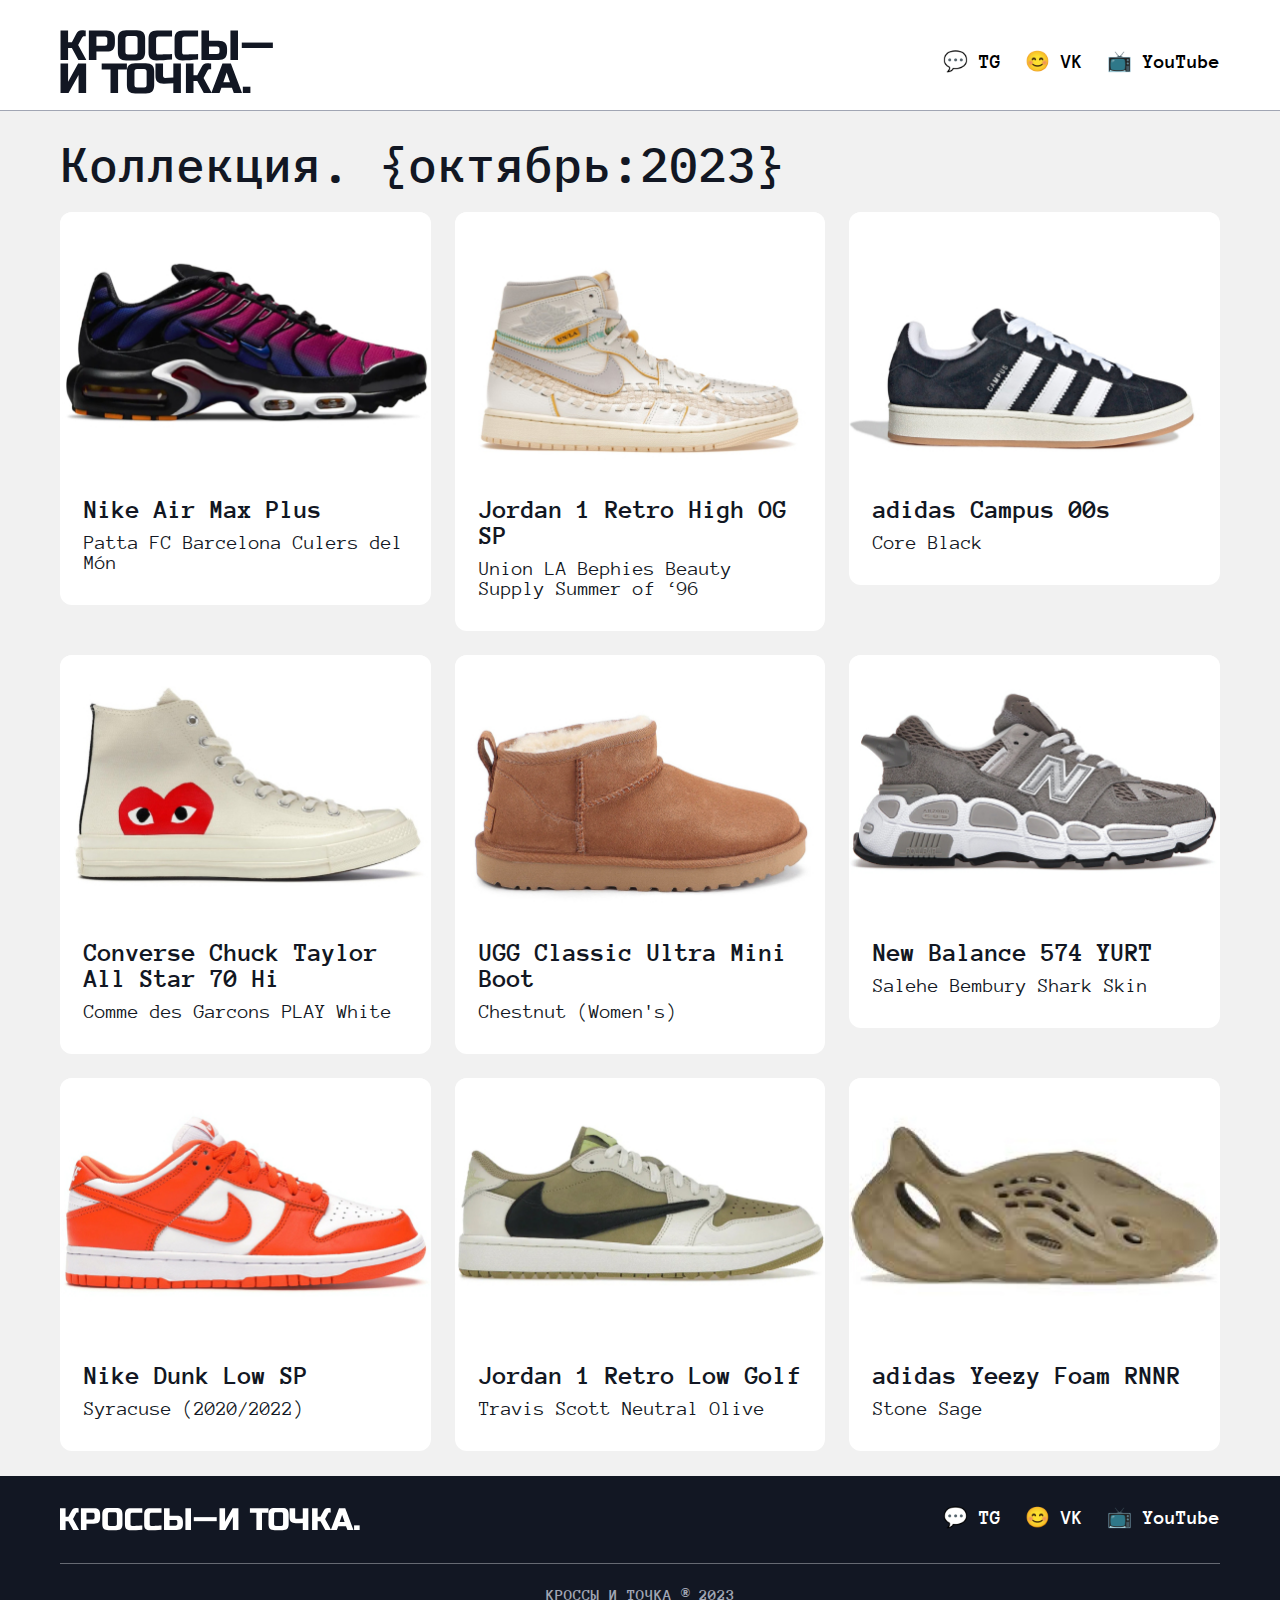
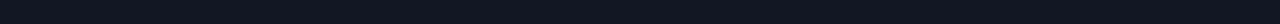
==== index.html @ 627891e4 "first commit" ====
<!DOCTYPE html>
<html lang="en">
  <head>
    <meta charset="UTF-8" />
    <meta name="viewport" content="width=device-width, initial-scale=1.0" />
    <link rel="stylesheet" href="./css/style.css" />
    <title>Кроссы — и точка.</title>
  </head>
  <body>
    <div class="wrapper">
      <header id="headerOpen" class="header">
        <div id="headerClose" class="header__container">
          <a href="index.html" class="header__logo">
            <img src="./img/logo.svg" alt="logo" />
          </a>
          <nav class="header__menu menu-header">
            <ul class="menu-header__list">
              <li class="menu-header__item">
                <a href="#">💬 TG</a>
              </li>
              <li class="menu-header__item">
                <a href="#">😊 VK</a>
              </li>
              <li class="menu-header__item">
                <a href="#">📺 YouTube</a>
              </li>
            </ul>
          </nav>
          <div class="header__burger">
            <a href="#headerOpen" class="header__open">
              <span></span>
            </a>
            <a href="#headerClose" class="header__close"></a>
          </div>
        </div>
      </header>
      <main class="main">
        <section class="main__collection collection">
          <div class="collection__container">
            <h1 class="collection__title">Коллекция. {октябрь:2023}</h1>
            <div class="collection__body">
              <div class="collection__item item-collection">
                <a href="#" class="item-collection__image">
                  <img src="./img/sneaker1.jpg" alt="sneaker" />
                </a>
                <div class="item-collection__body">
                  <a href="#" class="item-collection__name">
                    Nike Air Max Plus
                  </a>
                  <p class="item-collection__text">
                    Patta FC Barcelona Culers del Món
                  </p>
                </div>
              </div>
              <div class="collection__item item-collection">
                <a href="#" class="item-collection__image">
                  <img src="./img/sneaker2.jpg" alt="sneaker" />
                </a>
                <div class="item-collection__body">
                  <a href="#" class="item-collection__name">
                    Jordan 1 Retro High OG SP
                  </a>
                  <p class="item-collection__text">
                    Union LA Bephies Beauty Supply Summer of ‘96
                  </p>
                </div>
              </div>
              <div class="collection__item item-collection">
                <a href="#" class="item-collection__image">
                  <img src="./img/sneaker3.jpg" alt="sneaker" />
                </a>
                <div class="item-collection__body">
                  <a href="#" class="item-collection__name">
                    adidas Campus 00s
                  </a>
                  <p class="item-collection__text">Core Black</p>
                </div>
              </div>
              <div class="collection__item item-collection">
                <a href="#" class="item-collection__image">
                  <img src="./img/sneaker4.jpg" alt="sneaker" />
                </a>
                <div class="item-collection__body">
                  <a href="#" class="item-collection__name">
                    Converse Chuck Taylor All Star 70 Hi
                  </a>
                  <p class="item-collection__text">
                    Comme des Garcons PLAY White
                  </p>
                </div>
              </div>
              <div class="collection__item item-collection">
                <a href="#" class="item-collection__image">
                  <img src="./img/sneaker5.jpg" alt="sneaker" />
                </a>
                <div class="item-collection__body">
                  <a href="#" class="item-collection__name">
                    UGG Classic Ultra Mini Boot
                  </a>
                  <p class="item-collection__text">Chestnut (Women's)</p>
                </div>
              </div>
              <div class="collection__item item-collection">
                <a href="#" class="item-collection__image">
                  <img src="./img/sneaker6.jpg" alt="sneaker" />
                </a>
                <div class="item-collection__body">
                  <a href="#" class="item-collection__name">
                    New Balance 574 YURT
                  </a>
                  <p class="item-collection__text">Salehe Bembury Shark Skin</p>
                </div>
              </div>
              <div class="collection__item item-collection">
                <a href="#" class="item-collection__image">
                  <img src="./img/sneaker7.jpg" alt="sneaker" />
                </a>
                <div class="item-collection__body">
                  <a href="#" class="item-collection__name">Nike Dunk Low SP</a>
                  <p class="item-collection__text">Syracuse (2020/2022)</p>
                </div>
              </div>
              <div class="collection__item item-collection">
                <a href="#" class="item-collection__image">
                  <img src="./img/sneaker8.jpg" alt="sneaker" />
                </a>
                <div class="item-collection__body">
                  <a href="#" class="item-collection__name">
                    Jordan 1 Retro Low Golf
                  </a>
                  <p class="item-collection__text">
                    Travis Scott Neutral Olive
                  </p>
                </div>
              </div>
              <div class="collection__item item-collection">
                <a href="#" class="item-collection__image">
                  <img src="./img/sneaker9.jpg" alt="sneaker" />
                </a>
                <div class="item-collection__body">
                  <a href="#" class="item-collection__name">
                    adidas Yeezy Foam RNNR
                  </a>
                  <p class="item-collection__text">Stone Sage</p>
                </div>
              </div>
            </div>
          </div>
        </section>
      </main>
      <footer class="footer">
        <div class="footer__container">
          <div class="footer__top">
            <a href="index.html" class="footer__logo">
              <img src="./img/logo-footer.svg" alt="logo" />
            </a>
            <nav class="footer__menu menu-footer">
              <ul class="menu-footer__list">
                <li class="menu-footer__item">
                  <a href="#">💬 TG</a>
                </li>
                <li class="menu-footer__item">
                  <a href="#">😊 VK</a>
                </li>
                <li class="menu-footer__item">
                  <a href="#">📺 YouTube</a>
                </li>
              </ul>
            </nav>
          </div>
          <div class="footer__bottom">
            <small class="footer__copy">КРОССЫ И ТОЧКА ® 2023</small>
          </div>
        </div>
      </footer>
    </div>
  </body>
</html>
---- css/style.css ----
@import url("https://fonts.googleapis.com/css2?family=Anonymous+Pro:wght@400;700&family=IBM+Plex+Mono:wght@500&display=swap");

/*========================================================================================================================================================*/

* {
  padding: 0px;
  margin: 0px;
  border: 0px;
}
*,
*:before,
*:after {
  box-sizing: border-box;
}
:focus,
:active {
  /* outline: none; */
}
a:focus,
a:active {
  /* outline: none; */
}
html,
body {
  height: 100%;
}
body {
  font-weight: 400;
  background-color: #f1f1f1;
  color: #121723;
  line-height: 1;
  font-family: "Anonymous Pro", sans-serif;
  font-size: 20px;
  text-rendering: optimizeLegibility;
  -ms-text-size-adjust: 100%;
  -moz-text-size-adjust: 100%;
  -webkit-text-size-adjust: 100%;
  -webkit-font-smoothing: antialiased;
  -moz-osx-font-smoothing: grayscale;
}
input,
button,
textarea {
  font-family: "Anonymous Pro", sans-serif;
  font-size: inherit;
}
button {
  cursor: pointer;
  color: inherit;
  background-color: inherit;
}
a {
  color: inherit;
}
a:link,
a:visited {
  text-decoration: none;
}
a:hover {
  text-decoration: none;
}
ul li {
  list-style: none;
}
img {
  vertical-align: top;
}
h1,
h2,
h3,
h4,
h5,
h6 {
  font-weight: inherit;
  font-size: inherit;
}

/*========================================================================================================================================================*/

.wrapper {
  width: 100%;
  min-height: 100lvh;
  overflow: hidden;
  display: flex;
  flex-direction: column;
}
.main {
  flex: 1 1 auto;
}

[class*="__container"] {
  max-width: 1190px;
  margin: 0 auto;
  padding: 0px 15px;
}

/*========================================================================================================================================================*/

.header {
  width: 100%;
  position: fixed;
  background-color: #fff;
  padding: 30px 0 16px;
  border-bottom: 1px solid #a1a6b4;
  z-index: 5;
}
.header__container {
  display: flex;
  justify-content: space-between;
  align-items: center;
  gap: 20px;
}
.header__logo {
}
.header__menu {
}
.menu-header {
}
.menu-header__list {
  display: flex;
  justify-content: center;
  align-items: center;
  flex-wrap: wrap;
  gap: 24px;
}
.menu-header__item a {
  color: #000;
  font-weight: 700;
  transition: all 0.3s ease 0s;
}
.header__burger {
  display: none;
}
/*========================================================================================================================================================*/

.main__collection {
}
.collection {
  padding: 25px 0px;
  padding-top: 140px;
}
.collection__container {
}
.collection__title {
  font-family: "IBM Plex Mono", monospace;
  color: #121723;
  font-size: 48px;
  font-weight: 500;
  line-height: 100%;
}
.collection__title:not(:last-child) {
  margin: 0px 0px 24px 0px;
}
.collection__body {
  display: grid;
  align-items: start;
  grid-template-columns: repeat(3, 1fr);
  gap: 24px;
}
.collection__item {
  overflow: hidden;
  border-radius: 12px;
  flex: 0 1 31.7%;
  display: flex;
  flex-direction: column;
}
.item-collection {
  background-color: #fff;
}
.item-collection__body {
  flex: 1 1 auto;
  padding: 32px 24px;
}
.item-collection__image {
  display: flex;
  justify-content: center;
  align-items: center;
}
.item-collection__image img {
  transition: all 0.3s ease 0s;
  max-width: 100%;
}
.item-collection__name {
  display: inline-block;
  font-size: 26px;
  font-weight: 700;
}
.item-collection__name:not(:last-child) {
  margin: 0px 0px 10px 0px;
}
.item-collection__text {
}

/*========================================================================================================================================================*/

.footer {
  color: #fff;
  background-color: #121723;
}
.footer__container {
}
.footer__top {
  padding: 32px 0px;
  display: flex;
  justify-content: space-between;
  gap: 20px;
}
.footer__top:not(:last-child) {
  border-bottom: 1px solid rgba(230, 232, 236, 0.4);
}
.footer__logo {
}
.footer__menu {
}
.menu-footer {
}
.menu-footer__list {
  display: flex;
  flex-wrap: wrap;
  gap: 24px;
}
.menu-footer__item a {
  transition: all 0.3s ease 0s;
  font-weight: 700;
}
.footer__bottom {
  padding: 20px 0px;
  text-align: center;
}
.footer__copy {
  color: #a1a6b4;
  font-size: 16px;
  font-weight: 700;
}

@media (max-width: 991.98px) {
  /* Grid */
  .collection__body {
    grid-template-columns: 1fr 1fr;
  }
  .collection__item {
    height: 100%;
  }

  /* Masonory */
  /* .collection__body {
    display: block;
    column-count: 2;
    column-gap: 10px;
    column-fill: balance;
  }
  .collection__item {
    margin-bottom: 10px;
    break-inside: avoid;
  } */
}
@media (max-width: 467.98px) {
  .collection__title {
    font-size: 30px;
  }
  .menu-header {
    padding: 40px 20px;
    top: 110%;
    left: 0%;
    translate: 0px -30px;
    opacity: 0;
    visibility: hidden;
    width: 100%;
    position: absolute;
    background-color: #fff;
    transition: all 0.3s ease 0s;
  }
  .header:target .menu-header {
    translate: 0px -0px;
    opacity: 1;
    visibility: visible;
  }
  .menu-header__list {
    flex-direction: column;
  }
  .header__logo img {
    max-width: 150px;
  }
  .header__burger {
    display: block;
  }
  .header__open,
  .header__close {
    position: relative;
    display: block;
    width: 30px;
    height: 20px;
    transition: all 0.3s ease 0s;
  }
  .header__open span,
  .header__open::before,
  .header__open::after {
    position: absolute;
    height: 2px;
    width: 100%;
    background-color: #121723;
  }

  .header__open::before,
  .header__open::after {
    content: "";
  }
  .header__open span {
    top: 0;
  }
  .header__open::before {
    top: calc(50% - 1px);
  }
  .header__open::after {
    bottom: 0;
  }

  .header__close::before,
  .header__close::after {
    content: "";
    position: absolute;
    height: 2px;
    right: 0;
    width: 100%;
    background-color: #121723;
  }
  .header__close::before {
    top: calc(50% - 1px);
    transform: rotate(-45deg);
  }
  .header__close::after {
    bottom: calc(50% - 1px);
    transform: rotate(45deg);
  }

  .header:target .header__open {
    width: 0;
    height: 0;
    opacity: 0;
    visibility: hidden;
  }
  .header__close {
    width: 0;
    height: 0;
    opacity: 0;
    visibility: hidden;
  }
  .header:target .header__close {
    width: 30px;
    height: 20px;
    opacity: 1;
    visibility: visible;
  }

  /* Grid */
  .collection__body {
    grid-template-columns: 1fr;
  }

  /* Masonory */
  /* .collection__body {
      column-count: 1;
    }
   */
  .footer__top {
    gap: 30px;
    flex-direction: column;
  }
  .footer__logo img {
    max-width: 100%;
  }
}

@media (any-hover: hover) {
  .item-collection__image:hover img {
    scale: 1.1;
  }
  .menu-header__item a:hover {
    color: #5b5b5b;
  }
  .menu-footer__item a:hover {
    color: #b4b4b4;
  }
}
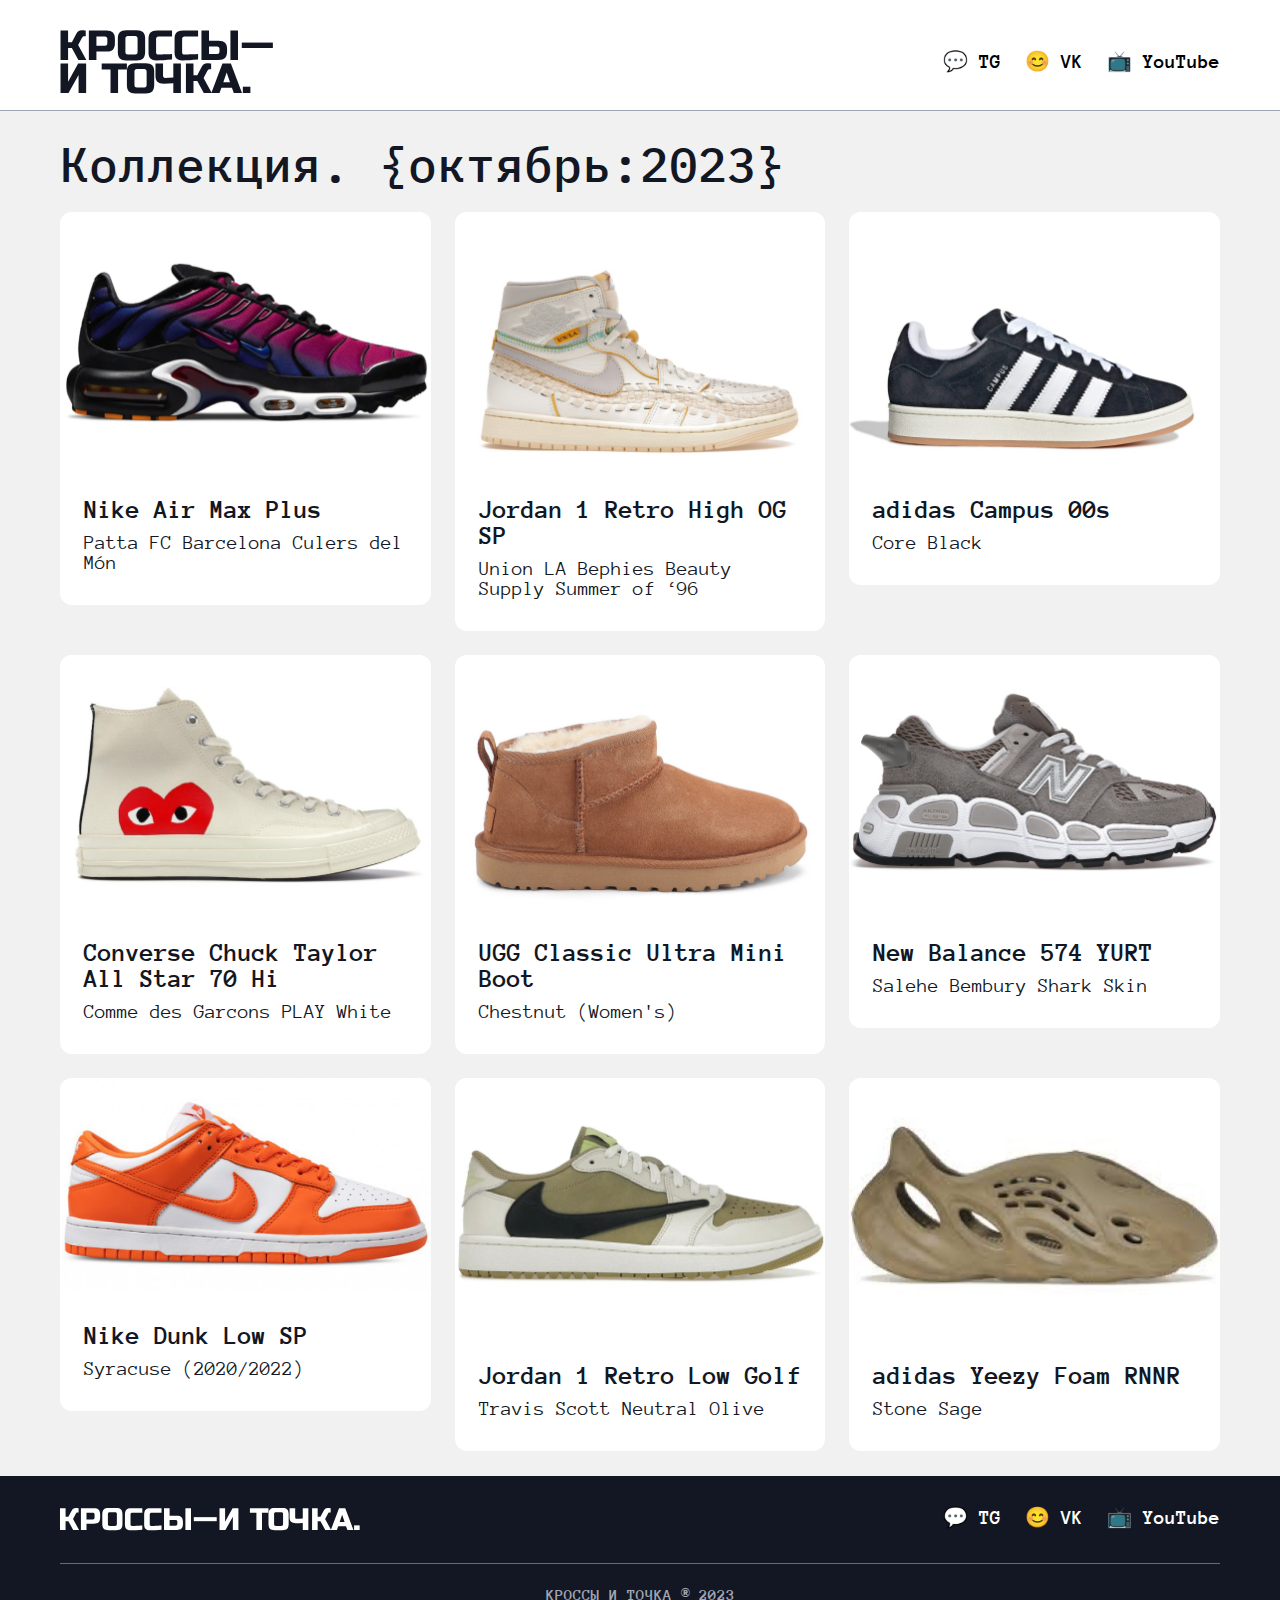
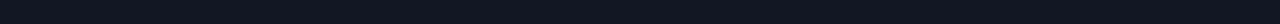
==== commit 734869ab: "add product page" ====
--- a/index.html
+++ b/index.html
@@ -13,7 +13,7 @@
           <a href="index.html" class="header__logo">
             <img src="./img/logo.svg" alt="logo" />
           </a>
-          <nav class="header__menu menu-header">
+          <nav class="menu-header">
             <ul class="menu-header__list">
               <li class="menu-header__item">
                 <a href="#">💬 TG</a>
@@ -40,11 +40,11 @@
             <h1 class="collection__title">Коллекция. {октябрь:2023}</h1>
             <div class="collection__body">
               <div class="collection__item item-collection">
-                <a href="#" class="item-collection__image">
+                <a href="product.html" class="item-collection__image">
                   <img src="./img/sneaker1.jpg" alt="sneaker" />
                 </a>
                 <div class="item-collection__body">
-                  <a href="#" class="item-collection__name">
+                  <a href="product.html" class="item-collection__name">
                     Nike Air Max Plus
                   </a>
                   <p class="item-collection__text">
--- a/css/style.css
+++ b/css/style.css
@@ -190,7 +190,80 @@
 }
 .item-collection__text {
 }
-
+/*========================================================================================================================================================*/
+
+.product {
+  padding: 32px 0px;
+  padding-top: 144px;
+}
+.product__container {
+}
+.product__body {
+  padding: 48px;
+  border-radius: 50px;
+  background-color: #fff;
+}
+.product__image {
+  width: 100%;
+}
+.product__image:not(:last-child) {
+  margin: 0px 0px 32px 0px;
+}
+.product__image img {
+  width: 100%;
+  height: auto;
+  object-fit: cover;
+}
+.product__title {
+  font-size: 48px;
+  font-weight: 400;
+  line-height: 100%;
+}
+.product__title:not(:last-child) {
+  margin: 0px 0px 24px 0px;
+}
+.product__subtitle {
+  font-size: 36px;
+  font-weight: 400;
+  line-height: 100%;
+}
+.product__subtitle:not(:last-child) {
+  margin: 0px 0px 24px 0px;
+}
+.product__content {
+  display: grid;
+  grid-template-columns: 1fr 1fr;
+  gap: 32px;
+}
+.product__texts {
+}
+.product__text {
+  line-height: 1.4;
+}
+.about-product {
+}
+.about-product__title {
+  font-size: 30px;
+  font-weight: 400;
+  padding: 20px 0;
+  border-bottom: 1px solid #121723;
+}
+.about-product__item {
+  padding: 20px 0;
+  border-bottom: 1px solid #121723;
+  display: flex;
+  justify-content: space-between;
+  align-items: center;
+  gap: 20px;
+}
+.about-product__text {
+}
+.about-product__text:nth-child(1) {
+  text-align: start;
+}
+.about-product__text:nth-child(2) {
+  text-align: end;
+}
 /*========================================================================================================================================================*/
 
 .footer {
@@ -253,6 +326,11 @@
     margin-bottom: 10px;
     break-inside: avoid;
   } */
+}
+@media (max-width: 600px) {
+  .product__content {
+    grid-template-columns: 1fr;
+  }
 }
 @media (max-width: 467.98px) {
   .collection__title {
@@ -365,9 +443,31 @@
   .footer__top {
     gap: 30px;
     flex-direction: column;
+    justify-content: center;
   }
   .footer__logo img {
     max-width: 100%;
+  }
+  .product__body {
+    padding: 24px;
+    border-radius: 30px;
+    background-color: #fff;
+  }
+  .product__title {
+    font-size: 30px;
+  }
+  .product__subtitle {
+    font-size: 20px;
+  }
+  .product__text {
+    font-size: 16px;
+  }
+  .about-product__text {
+    font-size: 16px;
+  }
+  .product {
+    padding: 25px 0px;
+    padding-top: 120px;
   }
 }
 
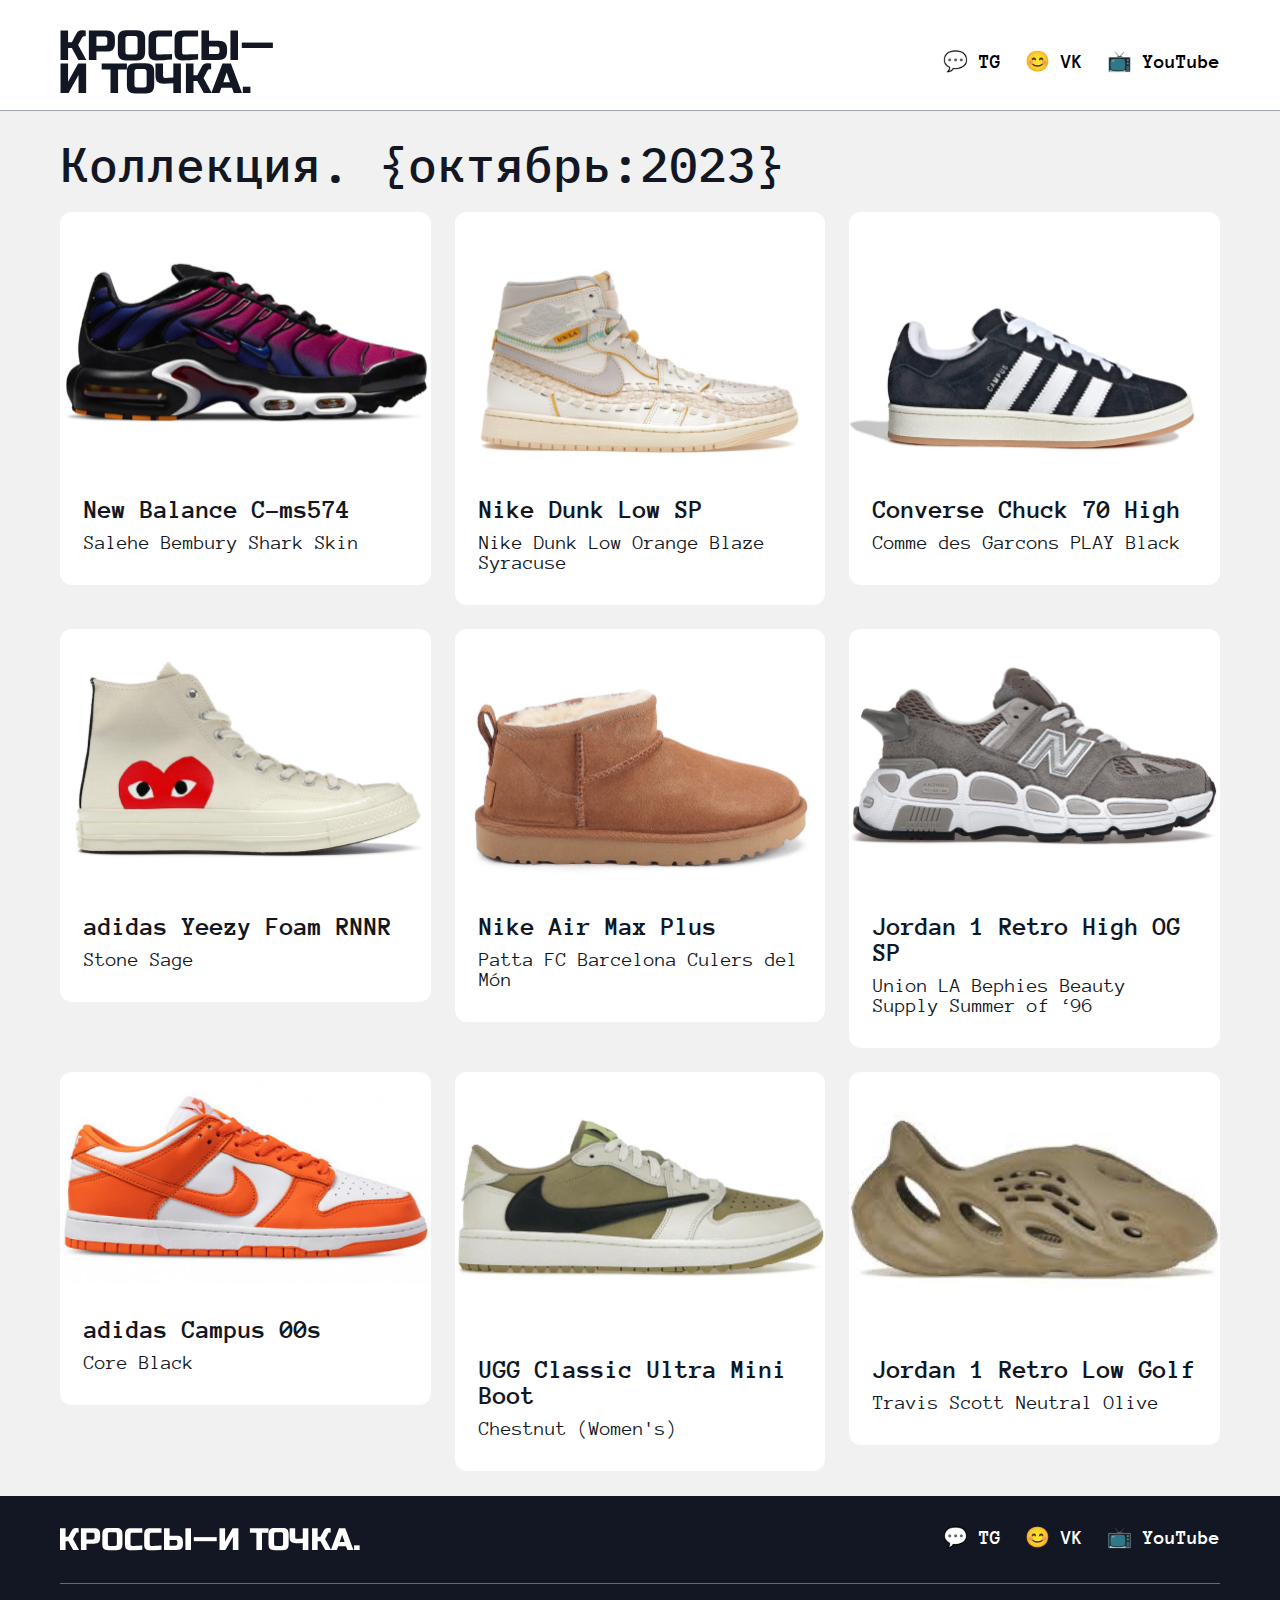
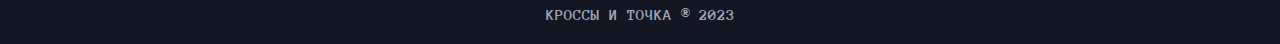
==== commit 6bd5eb8b: "change file for products" ====
--- a/index.html
+++ b/index.html
@@ -1,178 +1,240 @@
 <!DOCTYPE html>
 <html lang="en">
-  <head>
-    <meta charset="UTF-8" />
-    <meta name="viewport" content="width=device-width, initial-scale=1.0" />
-    <link rel="stylesheet" href="./css/style.css" />
-    <title>Кроссы — и точка.</title>
-  </head>
-  <body>
-    <div class="wrapper">
-      <header id="headerOpen" class="header">
-        <div id="headerClose" class="header__container">
-          <a href="index.html" class="header__logo">
-            <img src="./img/logo.svg" alt="logo" />
-          </a>
-          <nav class="menu-header">
-            <ul class="menu-header__list">
-              <li class="menu-header__item">
-                <a href="#">💬 TG</a>
-              </li>
-              <li class="menu-header__item">
-                <a href="#">😊 VK</a>
-              </li>
-              <li class="menu-header__item">
-                <a href="#">📺 YouTube</a>
-              </li>
-            </ul>
-          </nav>
-          <div class="header__burger">
-            <a href="#headerOpen" class="header__open">
-              <span></span>
-            </a>
-            <a href="#headerClose" class="header__close"></a>
-          </div>
+    <head>
+        <meta charset="UTF-8" />
+        <meta name="viewport" content="width=device-width, initial-scale=1.0" />
+        <link rel="stylesheet" href="./css/style.css" />
+        <title>Кроссы — и точка.</title>
+    </head>
+    <body>
+        <div class="wrapper">
+            <header id="headerOpen" class="header">
+                <div id="headerClose" class="header__container">
+                    <a href="index.html" class="header__logo">
+                        <img src="./img/logo.svg" alt="logo" />
+                    </a>
+                    <nav class="menu-header">
+                        <ul class="menu-header__list">
+                            <li class="menu-header__item">
+                                <a href="#">💬 TG</a>
+                            </li>
+                            <li class="menu-header__item">
+                                <a href="#">😊 VK</a>
+                            </li>
+                            <li class="menu-header__item">
+                                <a href="#">📺 YouTube</a>
+                            </li>
+                        </ul>
+                    </nav>
+                    <div class="header__burger">
+                        <a href="#headerOpen" class="header__open">
+                            <span></span>
+                        </a>
+                        <a href="#headerClose" class="header__close"></a>
+                    </div>
+                </div>
+            </header>
+            <main class="main">
+                <section class="main__collection collection">
+                    <div class="collection__container">
+                        <h1 class="collection__title">
+                            Коллекция. {октябрь:2023}
+                        </h1>
+                        <div class="collection__body">
+                            <div class="collection__item item-collection">
+                                <a
+                                    href="products/product1.html"
+                                    class="item-collection__image"
+                                >
+                                    <img
+                                        src="./img/sneaker1.jpg"
+                                        alt="sneaker"
+                                    />
+                                </a>
+                                <div class="item-collection__body">
+                                    <a
+                                        href="products/product1.html"
+                                        class="item-collection__name"
+                                    >
+                                        New Balance C-ms574
+                                    </a>
+                                    <p class="item-collection__text">
+                                        Salehe Bembury Shark Skin
+                                    </p>
+                                </div>
+                            </div>
+                            <div class="collection__item item-collection">
+                                <a
+                                    href="products/product2.html"
+                                    class="item-collection__image"
+                                >
+                                    <img
+                                        src="./img/sneaker2.jpg"
+                                        alt="sneaker"
+                                    />
+                                </a>
+                                <div class="item-collection__body">
+                                    <a
+                                        href="products/product2.html"
+                                        class="item-collection__name"
+                                    >
+                                        Nike Dunk Low SP
+                                    </a>
+                                    <p class="item-collection__text">
+                                        Nike Dunk Low Orange Blaze Syracuse
+                                    </p>
+                                </div>
+                            </div>
+                            <div class="collection__item item-collection">
+                                <a
+                                    href="products/product3.html"
+                                    class="item-collection__image"
+                                >
+                                    <img
+                                        src="./img/sneaker3.jpg"
+                                        alt="sneaker"
+                                    />
+                                </a>
+                                <div class="item-collection__body">
+                                    <a
+                                        href="products/product3.html"
+                                        class="item-collection__name"
+                                    >
+                                        Converse Chuck 70 High
+                                    </a>
+                                    <p class="item-collection__text">
+                                        Comme des Garcons PLAY Black
+                                    </p>
+                                </div>
+                            </div>
+                            <div class="collection__item item-collection">
+                                <a href="#" class="item-collection__image">
+                                    <img
+                                        src="./img/sneaker4.jpg"
+                                        alt="sneaker"
+                                    />
+                                </a>
+                                <div class="item-collection__body">
+                                    <a href="#" class="item-collection__name">
+                                        adidas Yeezy Foam RNNR
+                                    </a>
+                                    <p class="item-collection__text">
+                                        Stone Sage
+                                    </p>
+                                </div>
+                            </div>
+                            <div class="collection__item item-collection">
+                                <a href="#" class="item-collection__image">
+                                    <img
+                                        src="./img/sneaker5.jpg"
+                                        alt="sneaker"
+                                    />
+                                </a>
+                                <div class="item-collection__body">
+                                    <a href="#" class="item-collection__name">
+                                        Nike Air Max Plus
+                                    </a>
+                                    <p class="item-collection__text">
+                                        Patta FC Barcelona Culers del Món
+                                    </p>
+                                </div>
+                            </div>
+                            <div class="collection__item item-collection">
+                                <a href="#" class="item-collection__image">
+                                    <img
+                                        src="./img/sneaker6.jpg"
+                                        alt="sneaker"
+                                    />
+                                </a>
+                                <div class="item-collection__body">
+                                    <a href="#" class="item-collection__name">
+                                        Jordan 1 Retro High OG SP
+                                    </a>
+                                    <p class="item-collection__text">
+                                        Union LA Bephies Beauty Supply Summer of
+                                        ‘96
+                                    </p>
+                                </div>
+                            </div>
+                            <div class="collection__item item-collection">
+                                <a href="#" class="item-collection__image">
+                                    <img
+                                        src="./img/sneaker7.jpg"
+                                        alt="sneaker"
+                                    />
+                                </a>
+                                <div class="item-collection__body">
+                                    <a href="#" class="item-collection__name">
+                                        adidas Campus 00s
+                                    </a>
+                                    <p class="item-collection__text">
+                                        Core Black
+                                    </p>
+                                </div>
+                            </div>
+                            <div class="collection__item item-collection">
+                                <a href="#" class="item-collection__image">
+                                    <img
+                                        src="./img/sneaker8.jpg"
+                                        alt="sneaker"
+                                    />
+                                </a>
+                                <div class="item-collection__body">
+                                    <a href="#" class="item-collection__name">
+                                        UGG Classic Ultra Mini Boot
+                                    </a>
+                                    <p class="item-collection__text">
+                                        Chestnut (Women's)
+                                    </p>
+                                </div>
+                            </div>
+                            <div class="collection__item item-collection">
+                                <a href="#" class="item-collection__image">
+                                    <img
+                                        src="./img/sneaker9.jpg"
+                                        alt="sneaker"
+                                    />
+                                </a>
+                                <div class="item-collection__body">
+                                    <a href="#" class="item-collection__name">
+                                        Jordan 1 Retro Low Golf
+                                    </a>
+                                    <p class="item-collection__text">
+                                        Travis Scott Neutral Olive
+                                    </p>
+                                </div>
+                            </div>
+                        </div>
+                    </div>
+                </section>
+            </main>
+            <footer class="footer">
+                <div class="footer__container">
+                    <div class="footer__top">
+                        <a href="index.html" class="footer__logo">
+                            <img src="./img/logo-footer.svg" alt="logo" />
+                        </a>
+                        <nav class="footer__menu menu-footer">
+                            <ul class="menu-footer__list">
+                                <li class="menu-footer__item">
+                                    <a href="#">💬 TG</a>
+                                </li>
+                                <li class="menu-footer__item">
+                                    <a href="#">😊 VK</a>
+                                </li>
+                                <li class="menu-footer__item">
+                                    <a href="#">📺 YouTube</a>
+                                </li>
+                            </ul>
+                        </nav>
+                    </div>
+                    <div class="footer__bottom">
+                        <small class="footer__copy">
+                            КРОССЫ И ТОЧКА ® 2023
+                        </small>
+                    </div>
+                </div>
+            </footer>
         </div>
-      </header>
-      <main class="main">
-        <section class="main__collection collection">
-          <div class="collection__container">
-            <h1 class="collection__title">Коллекция. {октябрь:2023}</h1>
-            <div class="collection__body">
-              <div class="collection__item item-collection">
-                <a href="product.html" class="item-collection__image">
-                  <img src="./img/sneaker1.jpg" alt="sneaker" />
-                </a>
-                <div class="item-collection__body">
-                  <a href="product.html" class="item-collection__name">
-                    Nike Air Max Plus
-                  </a>
-                  <p class="item-collection__text">
-                    Patta FC Barcelona Culers del Món
-                  </p>
-                </div>
-              </div>
-              <div class="collection__item item-collection">
-                <a href="#" class="item-collection__image">
-                  <img src="./img/sneaker2.jpg" alt="sneaker" />
-                </a>
-                <div class="item-collection__body">
-                  <a href="#" class="item-collection__name">
-                    Jordan 1 Retro High OG SP
-                  </a>
-                  <p class="item-collection__text">
-                    Union LA Bephies Beauty Supply Summer of ‘96
-                  </p>
-                </div>
-              </div>
-              <div class="collection__item item-collection">
-                <a href="#" class="item-collection__image">
-                  <img src="./img/sneaker3.jpg" alt="sneaker" />
-                </a>
-                <div class="item-collection__body">
-                  <a href="#" class="item-collection__name">
-                    adidas Campus 00s
-                  </a>
-                  <p class="item-collection__text">Core Black</p>
-                </div>
-              </div>
-              <div class="collection__item item-collection">
-                <a href="#" class="item-collection__image">
-                  <img src="./img/sneaker4.jpg" alt="sneaker" />
-                </a>
-                <div class="item-collection__body">
-                  <a href="#" class="item-collection__name">
-                    Converse Chuck Taylor All Star 70 Hi
-                  </a>
-                  <p class="item-collection__text">
-                    Comme des Garcons PLAY White
-                  </p>
-                </div>
-              </div>
-              <div class="collection__item item-collection">
-                <a href="#" class="item-collection__image">
-                  <img src="./img/sneaker5.jpg" alt="sneaker" />
-                </a>
-                <div class="item-collection__body">
-                  <a href="#" class="item-collection__name">
-                    UGG Classic Ultra Mini Boot
-                  </a>
-                  <p class="item-collection__text">Chestnut (Women's)</p>
-                </div>
-              </div>
-              <div class="collection__item item-collection">
-                <a href="#" class="item-collection__image">
-                  <img src="./img/sneaker6.jpg" alt="sneaker" />
-                </a>
-                <div class="item-collection__body">
-                  <a href="#" class="item-collection__name">
-                    New Balance 574 YURT
-                  </a>
-                  <p class="item-collection__text">Salehe Bembury Shark Skin</p>
-                </div>
-              </div>
-              <div class="collection__item item-collection">
-                <a href="#" class="item-collection__image">
-                  <img src="./img/sneaker7.jpg" alt="sneaker" />
-                </a>
-                <div class="item-collection__body">
-                  <a href="#" class="item-collection__name">Nike Dunk Low SP</a>
-                  <p class="item-collection__text">Syracuse (2020/2022)</p>
-                </div>
-              </div>
-              <div class="collection__item item-collection">
-                <a href="#" class="item-collection__image">
-                  <img src="./img/sneaker8.jpg" alt="sneaker" />
-                </a>
-                <div class="item-collection__body">
-                  <a href="#" class="item-collection__name">
-                    Jordan 1 Retro Low Golf
-                  </a>
-                  <p class="item-collection__text">
-                    Travis Scott Neutral Olive
-                  </p>
-                </div>
-              </div>
-              <div class="collection__item item-collection">
-                <a href="#" class="item-collection__image">
-                  <img src="./img/sneaker9.jpg" alt="sneaker" />
-                </a>
-                <div class="item-collection__body">
-                  <a href="#" class="item-collection__name">
-                    adidas Yeezy Foam RNNR
-                  </a>
-                  <p class="item-collection__text">Stone Sage</p>
-                </div>
-              </div>
-            </div>
-          </div>
-        </section>
-      </main>
-      <footer class="footer">
-        <div class="footer__container">
-          <div class="footer__top">
-            <a href="index.html" class="footer__logo">
-              <img src="./img/logo-footer.svg" alt="logo" />
-            </a>
-            <nav class="footer__menu menu-footer">
-              <ul class="menu-footer__list">
-                <li class="menu-footer__item">
-                  <a href="#">💬 TG</a>
-                </li>
-                <li class="menu-footer__item">
-                  <a href="#">😊 VK</a>
-                </li>
-                <li class="menu-footer__item">
-                  <a href="#">📺 YouTube</a>
-                </li>
-              </ul>
-            </nav>
-          </div>
-          <div class="footer__bottom">
-            <small class="footer__copy">КРОССЫ И ТОЧКА ® 2023</small>
-          </div>
-        </div>
-      </footer>
-    </div>
-  </body>
+    </body>
 </html>
--- a/css/style.css
+++ b/css/style.css
@@ -240,6 +240,9 @@
 .product__text {
   line-height: 1.4;
 }
+.product__text:not(:last-child) {
+  margin: 0px 0px 30px 0px;
+}
 .about-product {
 }
 .about-product__title {
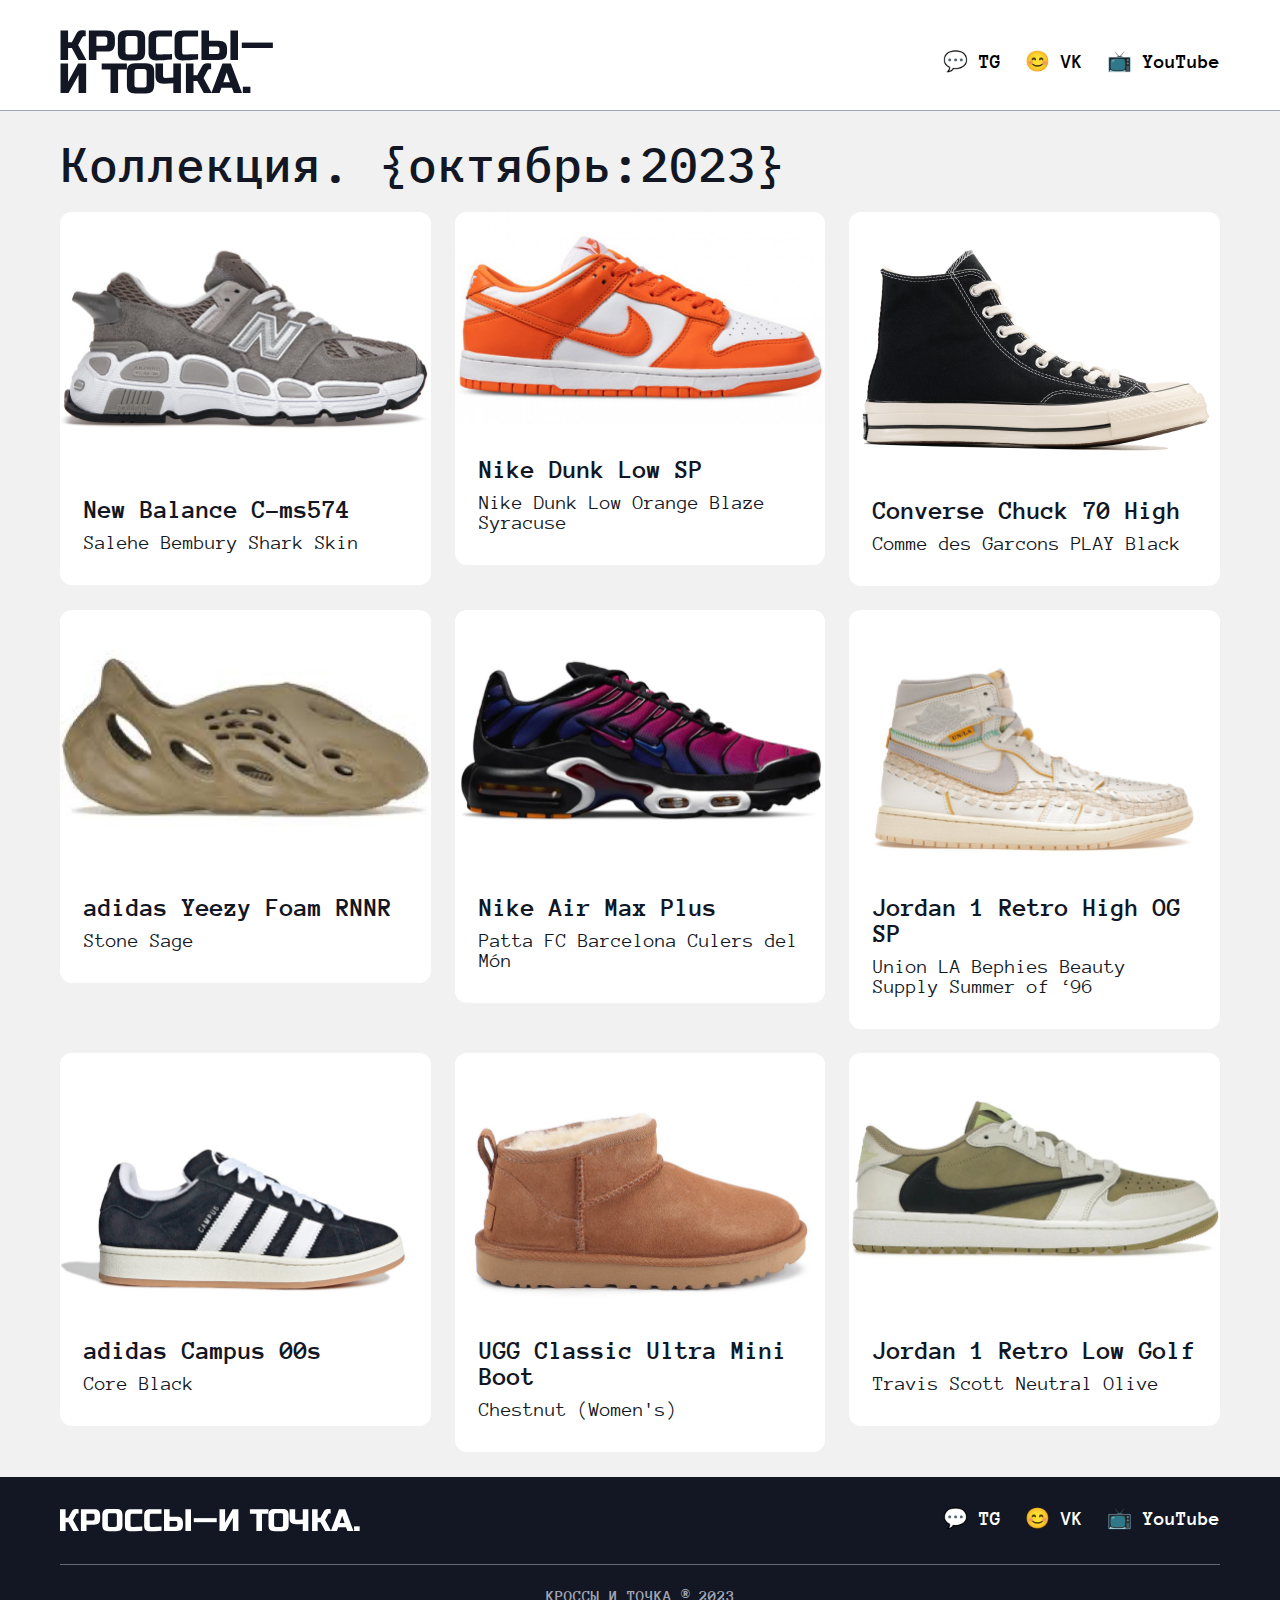
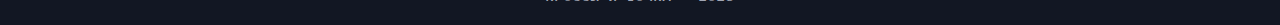
==== commit 8ab3f995: "bem changes" ====
--- a/index.html
+++ b/index.html
@@ -35,13 +35,13 @@
                 </div>
             </header>
             <main class="main">
-                <section class="main__collection collection">
+                <section class="collection">
                     <div class="collection__container">
                         <h1 class="collection__title">
                             Коллекция. {октябрь:2023}
                         </h1>
                         <div class="collection__body">
-                            <div class="collection__item item-collection">
+                            <div class="item-collection">
                                 <a
                                     href="products/product1.html"
                                     class="item-collection__image"
@@ -63,7 +63,7 @@
                                     </p>
                                 </div>
                             </div>
-                            <div class="collection__item item-collection">
+                            <div class="item-collection">
                                 <a
                                     href="products/product2.html"
                                     class="item-collection__image"
@@ -85,7 +85,7 @@
                                     </p>
                                 </div>
                             </div>
-                            <div class="collection__item item-collection">
+                            <div class="item-collection">
                                 <a
                                     href="products/product3.html"
                                     class="item-collection__image"
@@ -107,7 +107,7 @@
                                     </p>
                                 </div>
                             </div>
-                            <div class="collection__item item-collection">
+                            <div class="item-collection">
                                 <a href="#" class="item-collection__image">
                                     <img
                                         src="./img/sneaker4.jpg"
@@ -123,7 +123,7 @@
                                     </p>
                                 </div>
                             </div>
-                            <div class="collection__item item-collection">
+                            <div class="item-collection">
                                 <a href="#" class="item-collection__image">
                                     <img
                                         src="./img/sneaker5.jpg"
@@ -139,7 +139,7 @@
                                     </p>
                                 </div>
                             </div>
-                            <div class="collection__item item-collection">
+                            <div class="item-collection">
                                 <a href="#" class="item-collection__image">
                                     <img
                                         src="./img/sneaker6.jpg"
@@ -156,7 +156,7 @@
                                     </p>
                                 </div>
                             </div>
-                            <div class="collection__item item-collection">
+                            <div class="item-collection">
                                 <a href="#" class="item-collection__image">
                                     <img
                                         src="./img/sneaker7.jpg"
@@ -172,7 +172,7 @@
                                     </p>
                                 </div>
                             </div>
-                            <div class="collection__item item-collection">
+                            <div class="item-collection">
                                 <a href="#" class="item-collection__image">
                                     <img
                                         src="./img/sneaker8.jpg"
@@ -188,7 +188,7 @@
                                     </p>
                                 </div>
                             </div>
-                            <div class="collection__item item-collection">
+                            <div class="item-collection">
                                 <a href="#" class="item-collection__image">
                                     <img
                                         src="./img/sneaker9.jpg"
@@ -214,7 +214,7 @@
                         <a href="index.html" class="footer__logo">
                             <img src="./img/logo-footer.svg" alt="logo" />
                         </a>
-                        <nav class="footer__menu menu-footer">
+                        <nav class="menu-footer">
                             <ul class="menu-footer__list">
                                 <li class="menu-footer__item">
                                     <a href="#">💬 TG</a>
--- a/css/style.css
+++ b/css/style.css
@@ -3,67 +3,67 @@
 /*========================================================================================================================================================*/
 
 * {
-  padding: 0px;
-  margin: 0px;
-  border: 0px;
+    padding: 0px;
+    margin: 0px;
+    border: 0px;
 }
 *,
 *:before,
 *:after {
-  box-sizing: border-box;
+    box-sizing: border-box;
 }
 :focus,
 :active {
-  /* outline: none; */
+    /* outline: none; */
 }
 a:focus,
 a:active {
-  /* outline: none; */
+    /* outline: none; */
 }
 html,
 body {
-  height: 100%;
+    height: 100%;
 }
 body {
-  font-weight: 400;
-  background-color: #f1f1f1;
-  color: #121723;
-  line-height: 1;
-  font-family: "Anonymous Pro", sans-serif;
-  font-size: 20px;
-  text-rendering: optimizeLegibility;
-  -ms-text-size-adjust: 100%;
-  -moz-text-size-adjust: 100%;
-  -webkit-text-size-adjust: 100%;
-  -webkit-font-smoothing: antialiased;
-  -moz-osx-font-smoothing: grayscale;
+    font-weight: 400;
+    background-color: #f1f1f1;
+    color: #121723;
+    line-height: 1;
+    font-family: "Anonymous Pro", sans-serif;
+    font-size: 20px;
+    text-rendering: optimizeLegibility;
+    -ms-text-size-adjust: 100%;
+    -moz-text-size-adjust: 100%;
+    -webkit-text-size-adjust: 100%;
+    -webkit-font-smoothing: antialiased;
+    -moz-osx-font-smoothing: grayscale;
 }
 input,
 button,
 textarea {
-  font-family: "Anonymous Pro", sans-serif;
-  font-size: inherit;
+    font-family: "Anonymous Pro", sans-serif;
+    font-size: inherit;
 }
 button {
-  cursor: pointer;
-  color: inherit;
-  background-color: inherit;
+    cursor: pointer;
+    color: inherit;
+    background-color: inherit;
 }
 a {
-  color: inherit;
+    color: inherit;
 }
 a:link,
 a:visited {
-  text-decoration: none;
+    text-decoration: none;
 }
 a:hover {
-  text-decoration: none;
+    text-decoration: none;
 }
 ul li {
-  list-style: none;
+    list-style: none;
 }
 img {
-  vertical-align: top;
+    vertical-align: top;
 }
 h1,
 h2,
@@ -71,44 +71,44 @@
 h4,
 h5,
 h6 {
-  font-weight: inherit;
-  font-size: inherit;
+    font-weight: inherit;
+    font-size: inherit;
 }
 
 /*========================================================================================================================================================*/
 
 .wrapper {
-  width: 100%;
-  min-height: 100lvh;
-  overflow: hidden;
-  display: flex;
-  flex-direction: column;
+    width: 100%;
+    min-height: 100lvh;
+    overflow: hidden;
+    display: flex;
+    flex-direction: column;
 }
 .main {
-  flex: 1 1 auto;
+    flex: 1 1 auto;
 }
 
 [class*="__container"] {
-  max-width: 1190px;
-  margin: 0 auto;
-  padding: 0px 15px;
+    max-width: 1190px;
+    margin: 0 auto;
+    padding: 0px 15px;
 }
 
 /*========================================================================================================================================================*/
 
 .header {
-  width: 100%;
-  position: fixed;
-  background-color: #fff;
-  padding: 30px 0 16px;
-  border-bottom: 1px solid #a1a6b4;
-  z-index: 5;
+    width: 100%;
+    position: fixed;
+    background-color: #fff;
+    padding: 30px 0 16px;
+    border-bottom: 1px solid #a1a6b4;
+    z-index: 5;
 }
 .header__container {
-  display: flex;
-  justify-content: space-between;
-  align-items: center;
-  gap: 20px;
+    display: flex;
+    justify-content: space-between;
+    align-items: center;
+    gap: 20px;
 }
 .header__logo {
 }
@@ -117,172 +117,176 @@
 .menu-header {
 }
 .menu-header__list {
-  display: flex;
-  justify-content: center;
-  align-items: center;
-  flex-wrap: wrap;
-  gap: 24px;
+    display: flex;
+    justify-content: center;
+    align-items: center;
+    flex-wrap: wrap;
+    gap: 24px;
 }
 .menu-header__item a {
-  color: #000;
-  font-weight: 700;
-  transition: all 0.3s ease 0s;
+    color: #000;
+    font-weight: 700;
+    transition: all 0.3s ease 0s;
 }
 .header__burger {
-  display: none;
+    display: none;
 }
 /*========================================================================================================================================================*/
 
 .main__collection {
 }
 .collection {
-  padding: 25px 0px;
-  padding-top: 140px;
+    padding: 25px 0px;
+    padding-top: 140px;
 }
 .collection__container {
 }
 .collection__title {
-  font-family: "IBM Plex Mono", monospace;
-  color: #121723;
-  font-size: 48px;
-  font-weight: 500;
-  line-height: 100%;
+    font-family: "IBM Plex Mono", monospace;
+    color: #121723;
+    font-size: 48px;
+    font-weight: 500;
+    line-height: 100%;
 }
 .collection__title:not(:last-child) {
-  margin: 0px 0px 24px 0px;
+    margin: 0px 0px 24px 0px;
 }
 .collection__body {
-  display: grid;
-  align-items: start;
-  grid-template-columns: repeat(3, 1fr);
-  gap: 24px;
-}
-.collection__item {
-  overflow: hidden;
-  border-radius: 12px;
-  flex: 0 1 31.7%;
-  display: flex;
-  flex-direction: column;
-}
+    display: grid;
+    align-items: start;
+    grid-template-columns: repeat(3, 1fr);
+    gap: 24px;
+}
+
 .item-collection {
-  background-color: #fff;
+    overflow: hidden;
+    border-radius: 12px;
+    flex: 0 1 31.7%;
+    display: flex;
+    flex-direction: column;
+    background-color: #fff;
+    transition: all 0.3s ease 0s;
+}
+.item-collection:hover {
+    translate: 0px -10px;
+    box-shadow: 0px 4px 4px 0px rgba(0, 0, 0, 0.25);
 }
 .item-collection__body {
-  flex: 1 1 auto;
-  padding: 32px 24px;
+    flex: 1 1 auto;
+    padding: 32px 24px;
 }
 .item-collection__image {
-  display: flex;
-  justify-content: center;
-  align-items: center;
+    display: flex;
+    justify-content: center;
+    align-items: center;
 }
 .item-collection__image img {
-  transition: all 0.3s ease 0s;
-  max-width: 100%;
+    transition: all 0.3s ease 0s;
+    max-width: 100%;
 }
 .item-collection__name {
-  display: inline-block;
-  font-size: 26px;
-  font-weight: 700;
+    display: inline-block;
+    font-size: 26px;
+    font-weight: 700;
 }
 .item-collection__name:not(:last-child) {
-  margin: 0px 0px 10px 0px;
+    margin: 0px 0px 10px 0px;
 }
 .item-collection__text {
 }
 /*========================================================================================================================================================*/
 
 .product {
-  padding: 32px 0px;
-  padding-top: 144px;
+    padding: 32px 0px;
+    padding-top: 144px;
 }
 .product__container {
 }
 .product__body {
-  padding: 48px;
-  border-radius: 50px;
-  background-color: #fff;
+    padding: 48px;
+    border-radius: 50px;
+    background-color: #fff;
 }
 .product__image {
-  width: 100%;
+    width: 100%;
 }
 .product__image:not(:last-child) {
-  margin: 0px 0px 32px 0px;
+    margin: 0px 0px 32px 0px;
 }
 .product__image img {
-  width: 100%;
-  height: auto;
-  object-fit: cover;
+    width: 100%;
+    height: auto;
+    object-fit: cover;
 }
 .product__title {
-  font-size: 48px;
-  font-weight: 400;
-  line-height: 100%;
+    font-size: 48px;
+    font-weight: 400;
+    line-height: 100%;
 }
 .product__title:not(:last-child) {
-  margin: 0px 0px 24px 0px;
+    margin: 0px 0px 24px 0px;
 }
 .product__subtitle {
-  font-size: 36px;
-  font-weight: 400;
-  line-height: 100%;
+    font-size: 36px;
+    font-weight: 400;
+    line-height: 100%;
 }
 .product__subtitle:not(:last-child) {
-  margin: 0px 0px 24px 0px;
+    margin: 0px 0px 24px 0px;
 }
 .product__content {
-  display: grid;
-  grid-template-columns: 1fr 1fr;
-  gap: 32px;
+    display: grid;
+    grid-template-columns: 1fr 1fr;
+    gap: 32px;
 }
 .product__texts {
 }
 .product__text {
-  line-height: 1.4;
+    line-height: 1.4;
 }
 .product__text:not(:last-child) {
-  margin: 0px 0px 30px 0px;
+    margin: 0px 0px 30px 0px;
 }
 .about-product {
 }
 .about-product__title {
-  font-size: 30px;
-  font-weight: 400;
-  padding: 20px 0;
-  border-bottom: 1px solid #121723;
+    font-size: 30px;
+    font-weight: 400;
+    padding: 20px 0;
+    border-bottom: 1px solid #121723;
 }
 .about-product__item {
-  padding: 20px 0;
-  border-bottom: 1px solid #121723;
-  display: flex;
-  justify-content: space-between;
-  align-items: center;
-  gap: 20px;
+    padding: 20px 0;
+    border-bottom: 1px solid #121723;
+    display: flex;
+    justify-content: space-between;
+    align-items: center;
+    gap: 20px;
 }
 .about-product__text {
 }
 .about-product__text:nth-child(1) {
-  text-align: start;
+    text-align: start;
 }
 .about-product__text:nth-child(2) {
-  text-align: end;
+    text-align: end;
 }
 /*========================================================================================================================================================*/
 
 .footer {
-  color: #fff;
-  background-color: #121723;
+    color: #fff;
+    background-color: #121723;
 }
 .footer__container {
 }
 .footer__top {
-  padding: 32px 0px;
-  display: flex;
-  justify-content: space-between;
-  gap: 20px;
+    padding: 32px 0px;
+    display: flex;
+    justify-content: space-between;
+    gap: 20px;
 }
 .footer__top:not(:last-child) {
-  border-bottom: 1px solid rgba(230, 232, 236, 0.4);
+    border-bottom: 1px solid rgba(230, 232, 236, 0.4);
 }
 .footer__logo {
 }
@@ -291,35 +295,36 @@
 .menu-footer {
 }
 .menu-footer__list {
-  display: flex;
-  flex-wrap: wrap;
-  gap: 24px;
+    display: flex;
+    justify-content: center;
+    flex-wrap: wrap;
+    gap: 24px;
 }
 .menu-footer__item a {
-  transition: all 0.3s ease 0s;
-  font-weight: 700;
+    transition: all 0.3s ease 0s;
+    font-weight: 700;
 }
 .footer__bottom {
-  padding: 20px 0px;
-  text-align: center;
+    padding: 20px 0px;
+    text-align: center;
 }
 .footer__copy {
-  color: #a1a6b4;
-  font-size: 16px;
-  font-weight: 700;
+    color: #a1a6b4;
+    font-size: 16px;
+    font-weight: 700;
 }
 
 @media (max-width: 991.98px) {
-  /* Grid */
-  .collection__body {
-    grid-template-columns: 1fr 1fr;
-  }
-  .collection__item {
-    height: 100%;
-  }
-
-  /* Masonory */
-  /* .collection__body {
+    /* Grid */
+    .collection__body {
+        grid-template-columns: 1fr 1fr;
+    }
+    .collection__item {
+        height: 100%;
+    }
+
+    /* Masonory */
+    /* .collection__body {
     display: block;
     column-count: 2;
     column-gap: 10px;
@@ -331,157 +336,158 @@
   } */
 }
 @media (max-width: 600px) {
-  .product__content {
-    grid-template-columns: 1fr;
-  }
+    .product__content {
+        grid-template-columns: 1fr;
+    }
 }
 @media (max-width: 467.98px) {
-  .collection__title {
-    font-size: 30px;
-  }
-  .menu-header {
-    padding: 40px 20px;
-    top: 110%;
-    left: 0%;
-    translate: 0px -30px;
-    opacity: 0;
-    visibility: hidden;
-    width: 100%;
-    position: absolute;
-    background-color: #fff;
-    transition: all 0.3s ease 0s;
-  }
-  .header:target .menu-header {
-    translate: 0px -0px;
-    opacity: 1;
-    visibility: visible;
-  }
-  .menu-header__list {
-    flex-direction: column;
-  }
-  .header__logo img {
-    max-width: 150px;
-  }
-  .header__burger {
-    display: block;
-  }
-  .header__open,
-  .header__close {
-    position: relative;
-    display: block;
-    width: 30px;
-    height: 20px;
-    transition: all 0.3s ease 0s;
-  }
-  .header__open span,
-  .header__open::before,
-  .header__open::after {
-    position: absolute;
-    height: 2px;
-    width: 100%;
-    background-color: #121723;
-  }
-
-  .header__open::before,
-  .header__open::after {
-    content: "";
-  }
-  .header__open span {
-    top: 0;
-  }
-  .header__open::before {
-    top: calc(50% - 1px);
-  }
-  .header__open::after {
-    bottom: 0;
-  }
-
-  .header__close::before,
-  .header__close::after {
-    content: "";
-    position: absolute;
-    height: 2px;
-    right: 0;
-    width: 100%;
-    background-color: #121723;
-  }
-  .header__close::before {
-    top: calc(50% - 1px);
-    transform: rotate(-45deg);
-  }
-  .header__close::after {
-    bottom: calc(50% - 1px);
-    transform: rotate(45deg);
-  }
-
-  .header:target .header__open {
-    width: 0;
-    height: 0;
-    opacity: 0;
-    visibility: hidden;
-  }
-  .header__close {
-    width: 0;
-    height: 0;
-    opacity: 0;
-    visibility: hidden;
-  }
-  .header:target .header__close {
-    width: 30px;
-    height: 20px;
-    opacity: 1;
-    visibility: visible;
-  }
-
-  /* Grid */
-  .collection__body {
-    grid-template-columns: 1fr;
-  }
-
-  /* Masonory */
-  /* .collection__body {
+    .collection__title {
+        font-size: 30px;
+    }
+    .menu-header {
+        padding: 40px 20px;
+        top: 110%;
+        left: 0%;
+        translate: 0px -30px;
+        opacity: 0;
+        visibility: hidden;
+        width: 100%;
+        position: absolute;
+        background-color: #fff;
+        transition: all 0.3s ease 0s;
+    }
+    .header:target .menu-header {
+        translate: 0px -0px;
+        opacity: 1;
+        visibility: visible;
+    }
+    .menu-header__list {
+        flex-direction: column;
+    }
+    .header__logo img {
+        max-width: 150px;
+    }
+    .header__burger {
+        display: block;
+    }
+    .header__open,
+    .header__close {
+        position: relative;
+        display: block;
+        width: 30px;
+        height: 20px;
+        transition: all 0.3s ease 0s;
+    }
+    .header__open span,
+    .header__open::before,
+    .header__open::after {
+        position: absolute;
+        height: 2px;
+        width: 100%;
+        background-color: #121723;
+    }
+
+    .header__open::before,
+    .header__open::after {
+        content: "";
+    }
+    .header__open span {
+        top: 0;
+    }
+    .header__open::before {
+        top: calc(50% - 1px);
+    }
+    .header__open::after {
+        bottom: 0;
+    }
+
+    .header__close::before,
+    .header__close::after {
+        content: "";
+        position: absolute;
+        height: 2px;
+        right: 0;
+        width: 100%;
+        background-color: #121723;
+    }
+    .header__close::before {
+        top: calc(50% - 1px);
+        transform: rotate(-45deg);
+    }
+    .header__close::after {
+        bottom: calc(50% - 1px);
+        transform: rotate(45deg);
+    }
+
+    .header:target .header__open {
+        width: 0;
+        height: 0;
+        opacity: 0;
+        visibility: hidden;
+    }
+    .header__close {
+        width: 0;
+        height: 0;
+        opacity: 0;
+        visibility: hidden;
+    }
+    .header:target .header__close {
+        width: 30px;
+        height: 20px;
+        opacity: 1;
+        visibility: visible;
+    }
+
+    /* Grid */
+    .collection__body {
+        grid-template-columns: 1fr;
+    }
+
+    /* Masonory */
+    /* .collection__body {
       column-count: 1;
     }
    */
-  .footer__top {
-    gap: 30px;
-    flex-direction: column;
-    justify-content: center;
-  }
-  .footer__logo img {
-    max-width: 100%;
-  }
-  .product__body {
-    padding: 24px;
-    border-radius: 30px;
-    background-color: #fff;
-  }
-  .product__title {
-    font-size: 30px;
-  }
-  .product__subtitle {
-    font-size: 20px;
-  }
-  .product__text {
-    font-size: 16px;
-  }
-  .about-product__text {
-    font-size: 16px;
-  }
-  .product {
-    padding: 25px 0px;
-    padding-top: 120px;
-  }
+    .footer__top {
+        gap: 30px;
+        flex-direction: column;
+        justify-content: center;
+        align-items: center;
+    }
+    .footer__logo img {
+        max-width: 100%;
+    }
+    .product__body {
+        padding: 24px;
+        border-radius: 30px;
+        background-color: #fff;
+    }
+    .product__title {
+        font-size: 30px;
+    }
+    .product__subtitle {
+        font-size: 20px;
+    }
+    .product__text {
+        font-size: 16px;
+    }
+    .about-product__text {
+        font-size: 16px;
+    }
+    .product {
+        padding: 25px 0px;
+        padding-top: 120px;
+    }
 }
 
 @media (any-hover: hover) {
-  .item-collection__image:hover img {
-    scale: 1.1;
-  }
-  .menu-header__item a:hover {
-    color: #5b5b5b;
-  }
-  .menu-footer__item a:hover {
-    color: #b4b4b4;
-  }
-}
+    .item-collection__image:hover img {
+        scale: 1.1;
+    }
+    .menu-header__item a:hover {
+        color: #5b5b5b;
+    }
+    .menu-footer__item a:hover {
+        color: #b4b4b4;
+    }
+}
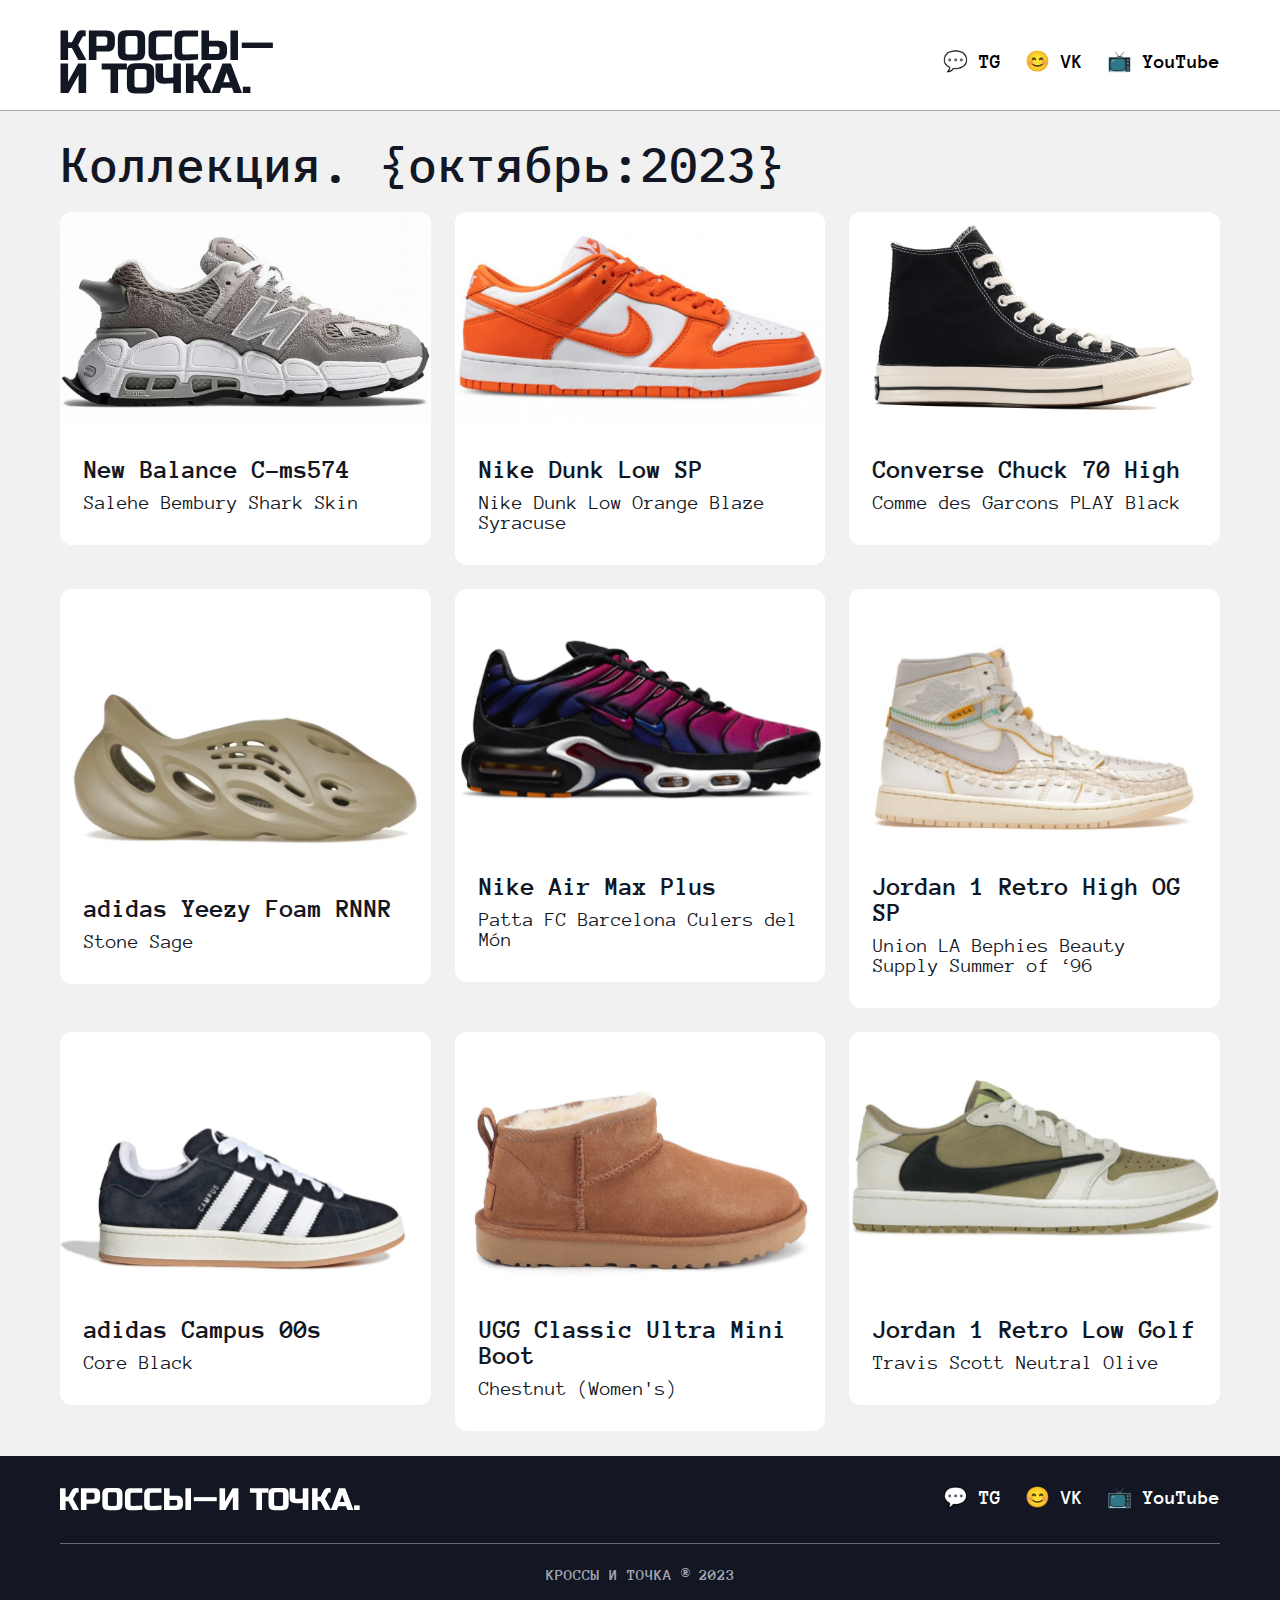
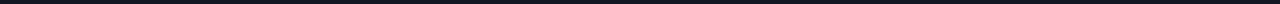
==== commit 94aeff11: "change href" ====
--- a/index.html
+++ b/index.html
@@ -43,7 +43,7 @@
                         <div class="collection__body">
                             <div class="item-collection">
                                 <a
-                                    href="products/product1.html"
+                                    href="products/new-balance-574.html"
                                     class="item-collection__image"
                                 >
                                     <img
@@ -53,7 +53,7 @@
                                 </a>
                                 <div class="item-collection__body">
                                     <a
-                                        href="products/product1.html"
+                                        href="products/new-balance-574.html"
                                         class="item-collection__name"
                                     >
                                         New Balance C-ms574
@@ -65,7 +65,7 @@
                             </div>
                             <div class="item-collection">
                                 <a
-                                    href="products/product2.html"
+                                    href="products/nike-dunk-low.html"
                                     class="item-collection__image"
                                 >
                                     <img
@@ -75,7 +75,7 @@
                                 </a>
                                 <div class="item-collection__body">
                                     <a
-                                        href="products/product2.html"
+                                        href="products/nike-dunk-low.html"
                                         class="item-collection__name"
                                     >
                                         Nike Dunk Low SP
@@ -87,7 +87,7 @@
                             </div>
                             <div class="item-collection">
                                 <a
-                                    href="products/product3.html"
+                                    href="products/converse-chuck-70.html"
                                     class="item-collection__image"
                                 >
                                     <img
@@ -97,7 +97,7 @@
                                 </a>
                                 <div class="item-collection__body">
                                     <a
-                                        href="products/product3.html"
+                                        href="products/converse-chuck-70.html"
                                         class="item-collection__name"
                                     >
                                         Converse Chuck 70 High
--- a/css/style.css
+++ b/css/style.css
@@ -11,14 +11,6 @@
 *:before,
 *:after {
     box-sizing: border-box;
-}
-:focus,
-:active {
-    /* outline: none; */
-}
-a:focus,
-a:active {
-    /* outline: none; */
 }
 html,
 body {
@@ -110,12 +102,6 @@
     align-items: center;
     gap: 20px;
 }
-.header__logo {
-}
-.header__menu {
-}
-.menu-header {
-}
 .menu-header__list {
     display: flex;
     justify-content: center;
@@ -133,13 +119,9 @@
 }
 /*========================================================================================================================================================*/
 
-.main__collection {
-}
 .collection {
     padding: 25px 0px;
     padding-top: 140px;
-}
-.collection__container {
 }
 .collection__title {
     font-family: "IBM Plex Mono", monospace;
@@ -167,10 +149,7 @@
     background-color: #fff;
     transition: all 0.3s ease 0s;
 }
-.item-collection:hover {
-    translate: 0px -10px;
-    box-shadow: 0px 4px 4px 0px rgba(0, 0, 0, 0.25);
-}
+
 .item-collection__body {
     flex: 1 1 auto;
     padding: 32px 24px;
@@ -181,7 +160,6 @@
     align-items: center;
 }
 .item-collection__image img {
-    transition: all 0.3s ease 0s;
     max-width: 100%;
 }
 .item-collection__name {
@@ -192,15 +170,11 @@
 .item-collection__name:not(:last-child) {
     margin: 0px 0px 10px 0px;
 }
-.item-collection__text {
-}
 /*========================================================================================================================================================*/
 
 .product {
     padding: 32px 0px;
     padding-top: 144px;
-}
-.product__container {
 }
 .product__body {
     padding: 48px;
@@ -239,15 +213,11 @@
     grid-template-columns: 1fr 1fr;
     gap: 32px;
 }
-.product__texts {
-}
 .product__text {
     line-height: 1.4;
 }
 .product__text:not(:last-child) {
     margin: 0px 0px 30px 0px;
-}
-.about-product {
 }
 .about-product__title {
     font-size: 30px;
@@ -263,8 +233,6 @@
     align-items: center;
     gap: 20px;
 }
-.about-product__text {
-}
 .about-product__text:nth-child(1) {
     text-align: start;
 }
@@ -277,8 +245,7 @@
     color: #fff;
     background-color: #121723;
 }
-.footer__container {
-}
+
 .footer__top {
     padding: 32px 0px;
     display: flex;
@@ -287,12 +254,6 @@
 }
 .footer__top:not(:last-child) {
     border-bottom: 1px solid rgba(230, 232, 236, 0.4);
-}
-.footer__logo {
-}
-.footer__menu {
-}
-.menu-footer {
 }
 .menu-footer__list {
     display: flex;
@@ -481,13 +442,14 @@
 }
 
 @media (any-hover: hover) {
-    .item-collection__image:hover img {
-        scale: 1.1;
-    }
     .menu-header__item a:hover {
         color: #5b5b5b;
     }
     .menu-footer__item a:hover {
         color: #b4b4b4;
     }
-}
+    .item-collection:hover {
+        translate: 0px -10px;
+        box-shadow: 0px 4px 4px 0px rgba(0, 0, 0, 0.25);
+    }
+}
